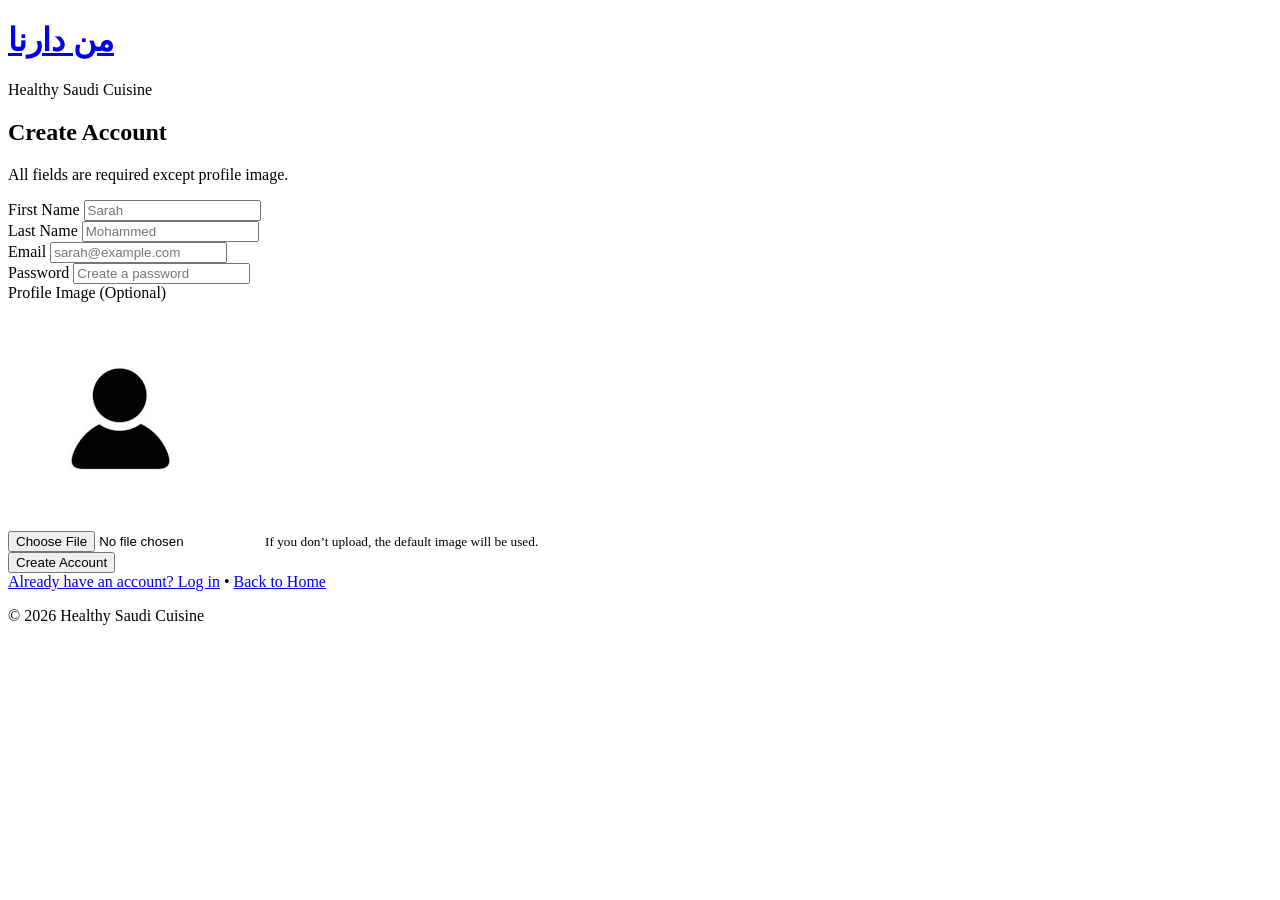
==== signup.html @ 56df044f "Add files via upload" ====
<!DOCTYPE html>
<html lang="en">
<head>
<meta charset="UTF-8">
<meta name="viewport" content="width=device-width, initial-scale=1.0">
<title>Sign Up</title>
<link rel="stylesheet" href="app.css">
</head>
<body>

<header class="hero-header">
  <h1 class="arabic-title"><a href="index.html">من دارنا</a></h1>
  <p class="english-title">Healthy Saudi Cuisine</p>
</header>

<section class="form-card">
  <h2>Create Account</h2>
  <p class="muted">All fields are required except profile image.</p>

  <form id="signupForm" action="user.html" method="get">

    <div class="grid-2">
      <div class="field">
        <label for="firstName">First Name</label>
        <input id="firstName" class="form-input" type="text" placeholder="Sarah" required>
      </div>

      <div class="field">
        <label for="lastName">Last Name</label>
        <input id="lastName" class="form-input" type="text" placeholder="Mohammed" required>
      </div>
    </div>

    <div class="field">
      <label for="email">Email</label>
      <input id="email" class="form-input" type="email" placeholder="sarah@example.com" required>
    </div>

    <div class="field">
      <label for="password">Password</label>
      <input id="password" class="form-input" type="password" placeholder="Create a password" required>
    </div>

    <div class="field">
      <label>Profile Image (Optional)</label>

      <div class="profile-upload">
        <img id="profilePreview" class="profile-preview" src="user.png" alt="Default profile">
        <div class="upload-side">
          <input id="profileImage" type="file" accept="image/*">
          <small class="muted">If you don’t upload, the default image will be used.</small>
        </div>
      </div>
    </div>

    <button class="primary-btn full" type="submit">Create Account</button>

    <div class="below-links">
      <a href="login.html">Already have an account? Log in</a>
      <span class="dot">•</span>
      <a href="index.html">Back to Home</a>
    </div>

  </form>
</section>

<footer>
  <p>&copy; 2026 Healthy Saudi Cuisine</p>
</footer>

<script>
  const form = document.getElementById('signupForm');
  const input = document.getElementById('profileImage');
  const preview = document.getElementById('profilePreview');

  input.addEventListener('change', () => {
    const file = input.files && input.files[0];
    if (!file) return;
    preview.src = URL.createObjectURL(file);
  });

  form.addEventListener('submit', async () => {
    const firstName = document.getElementById('firstName').value.trim();
    const lastName  = document.getElementById('lastName').value.trim();
    const email     = document.getElementById('email').value.trim();

    let imageDataUrl = "images/default-user.png";

    const file = input.files && input.files[0];
    if (file) {
      imageDataUrl = await new Promise((resolve) => {
        const reader = new FileReader();
        reader.onload = () => resolve(reader.result);
        reader.readAsDataURL(file);
      });
    }

    localStorage.setItem('user_firstName', firstName);
    localStorage.setItem('user_lastName', lastName);
    localStorage.setItem('user_email', email);
    localStorage.setItem('user_image', imageDataUrl);
  });
</script>

</body>
</html>
---- app.css ----
@import url('https://fonts.googleapis.com/css2?family=Inter:wght@400;

500;600&family=Playfair+Display:wght@500;600;700&display=swap');

* {
    margin: 0;
    padding: 0;
    box-sizing: border-box;
}

html {
    background-color: #fcfbf9;
    background-image: repeating-linear-gradient(
        135deg,
        rgba(0,0,0,0.025) 0,
        rgba(0,0,0,0.025) 1px,
        transparent 1px,
        transparent 40px
    );
    min-height: 100%;
}

body {
    font-family: 'Inter', system-ui, -apple-system, sans-serif;
    color: #1f2624;
    line-height: 1.6;
    background: transparent;
}

h1, h2, h3 {
    font-family: 'Playfair Display', serif;
    font-weight: 600;
    letter-spacing: 0.4px;
    color: #2f7d6d;
}

header, .main-header {
    background-color: #2f7d6d;
    color: #fff;
    padding: 40px 20px;
    text-align: center;
    box-shadow: 0 4px 12px rgba(0,0,0,0.1);
}

header h1 {
    color: #fff;
    font-size: 2.5rem;
    margin-bottom: 8px;
}

header nav {
    margin-top: 20px;
    display: flex;
    justify-content: center;
    gap: 25px;
}

header nav a {
    color: #fff;
    font-weight: 500;
    font-size: 1rem;
    padding: 5px 0;
    border-bottom: 2px solid transparent;
    transition: all 0.3s ease;
}

header nav a:hover {
    border-bottom-color: #fff;
    text-decoration: none;
    opacity: 0.9;
}

main, .container, .user-page {
    max-width: 1100px;
    margin: 40px auto;
    padding: 30px;
    background: #fff;
    border-radius: 12px;
    box-shadow: 0 4px 20px rgba(0,0,0,0.05);
}

section {
    margin-bottom: 30px;
    padding: 20px;
    border: 1px solid #f0f0f0;
    border-radius: 8px;
}

.table-container {
    overflow-x: auto;
}

table {
    width: 100%;
    border-collapse: collapse;
    margin-top: 20px;
}

table th {
    background-color: #2f7d6d;
    color: #fff;
    padding: 15px;
    font-family: 'Inter', sans-serif;
    font-weight: 500;
}

table td {
    padding: 15px;
    border-bottom: 1px solid #eee;
    text-align: center;
}

table tr:hover {
    background-color: #fcfbf9;
}

table img {
    border-radius: 8px;
    object-fit: cover;
}

button, .add-btn, .submit-btn, .secondary-btn {
    background-color: #2f7d6d;
    color: #fff;
    border: none;
    padding: 10px 20px;
    border-radius: 6px;
    cursor: pointer;
    font-family: 'Inter', sans-serif;
    font-weight: 600;
    transition: background-color 0.3s ease;
    text-decoration: none;
    display: inline-block;
}

button:hover, .submit-btn:hover {
    background-color: #256559;
}

.secondary-btn {
    background-color: #4a5553;
}

.secondary-btn:hover {
    background-color: #333;
}

a {
    color: #2f7d6d;
    text-decoration: none;
    transition: color 0.3s;
}

a:hover {
    color: #256559;
    text-decoration: underline;
}

ul, ol {
    margin-left: 25px;
    margin-top: 10px;
}

li {
    margin-bottom: 8px;
}

textarea, input[type="text"], input[type="url"], select {
    width: 100%;
    padding: 12px;
    margin-top: 8px;
    border: 1px solid #ddd;
    border-radius: 6px;
    font-family: 'Inter', sans-serif;
}

textarea:focus, input:focus {
    outline: none;
    border-color: #2f7d6d;
    box-shadow: 0 0 0 2px rgba(47, 125, 109, 0.1);
}

footer, .main-footer {
    background-color: #2f7d6d;
    color: #fff;
    padding: 50px 20px;
    text-align: center;
    margin-top: 60px;
}

footer p {
    margin-bottom: 10px;
    font-size: 0.95rem;
    opacity: 0.9;
}

a[href*="index"] {
    display: block;
    width: fit-content;
    margin: 20px auto;
    font-weight: bold;
    color: #d9534f; 
}

.main-header {
    background-color: #2f7d6d;
    background-image: linear-gradient(to right, #2f7d6d, #256559); 
    color: #fff;
    padding: 15px 5%;
    display: flex;
    justify-content: space-between;
    align-items: center; 
    box-shadow: 0 2px 15px rgba(0,0,0,0.15);
    position: sticky; 
    top: 0;
    z-index: 1000;
}

.logo-area {
    display: flex;
    align-items: center;
    gap: 15px;
}

.logo-area h1 {
    font-family: 'Playfair Display', serif;
    font-size: 1.8rem;
    color: #fff;
    margin: 0;
    letter-spacing: 1px;
    text-shadow: 1px 1px 2px rgba(0,0,0,0.1);
}

.tagline {
    font-size: 0.8rem;
    opacity: 0.8;
    font-style: italic;
    display: block; 
}

nav {
    display: flex;
    align-items: center;
    gap: 20px;
}

nav a {
    color: #fff;
    text-decoration: none;
    font-weight: 500;
    font-size: 0.95rem;
    padding: 8px 12px;
    border-radius: 5px;
    transition: all 0.3s ease;
}

nav a:hover {
    background: rgba(255, 255, 255, 0.1);
    text-decoration: none;
}

nav a[href*="add-recipe"] {
    background-color: #fcfbf9;
    color: #2f7d6d;
    padding: 10px 20px;
    box-shadow: 0 4px 6px rgba(0,0,0,0.1);
    font-weight: 600;
}

nav a[href*="add-recipe"]:hover {
    background-color: #e0e0e0;
    transform: translateY(-2px); 
}

nav a[href*="index"] {
    opacity: 0.8;
    font-size: 0.85rem;
}
/*============================================================================*/
    500;600&family=Playfair+Display:wght@500;600;700&display=swap');

    * {
        margin: 0;
        padding: 0;
        box-sizing: border-box;
    }

    html {
        background-color: #fcfbf9;
        background-image: repeating-linear-gradient(
            135deg,
            rgba(0,0,0,0.015) 0,
            rgba(0,0,0,0.015) 1px,
            transparent 1px,
            transparent 40px
        );
        min-height: 100%;
    }

    body {
        font-family: 'Inter', sans-serif;
        color: #1f2624;
        line-height: 1.6;
    }

    .main-header {
        background-color: #2f7d6d;
        background-image: linear-gradient(to right, #2f7d6d, #256559);
        color: #fff;
        padding: 12px 5%;
        display: flex;
        justify-content: space-between; 
        align-items: center;
        box-shadow: 0 4px 12px rgba(0,0,0,0.1);
        position: sticky;
        top: 0;
        z-index: 1000;
    }

    .logo-area h1 {
        font-family: 'Playfair Display', serif;
        font-size: 1.8rem;
        color: #fff;
        margin: 0;
    }

    .logo-area .tagline {
        font-size: 0.75rem;
        opacity: 0.9;
        font-style: italic;
        color: #e0e0e0;
        display: block;
        margin-top: -5px;
    }

    nav {
        display: flex;
        align-items: center;
        gap: 15px;
    }

    nav a {
        color: #fff;
        text-decoration: none;
        font-weight: 500;
        font-size: 0.9rem;
        padding: 8px 12px;
        border-radius: 6px;
        transition: 0.3s ease;
    }

    nav a:hover {
        background: rgba(255, 255, 255, 0.1);
    }

    nav a[href*="add-recipe"] {
        background-color: #fcfbf9 !important; 
        color: #2f7d6d !important;           
        font-weight: 700 !important;
        padding: 10px 18px !important;
        box-shadow: 0 4px 10px rgba(0,0,0,0.15);
    }

    nav a[href*="add-recipe"]:hover {
        background-color: #ffffff !important;
        transform: translateY(-2px);
        box-shadow: 0 6px 15px rgba(0,0,0,0.2);
    }

    .container, main {
        max-width: 1100px;
        margin: 40px auto;
        padding: 30px;
        background: #fff;
        border-radius: 15px;
        box-shadow: 0 10px 30px rgba(0,0,0,0.05);
    }

    h2 {
        font-family: 'Playfair Display', serif;
        color: #2f7d6d;
        margin-bottom: 20px;
        text-align: center;
    }

    table {
        width: 100%;
        border-collapse: collapse;
        margin-top: 20px;
    }

    table th {
        background-color: #f8faf9;
        color: #2f7d6d;
        padding: 15px;
        border-bottom: 2px solid #2f7d6d;
    }

    table td {
        padding: 15px;
        border-bottom: 1px solid #eee;
        text-align: center;
    }

    .submit-btn {
        background-color: #2f7d6d;
        color: white;
        padding: 12px 25px;
        border: none;
        border-radius: 6px;
        font-weight: 600;
        cursor: pointer;
        width: 100%;
    }

    .main-footer {
        background-color: #2f7d6d;
        color: white;
        text-align: center;
        padding: 40px 20px;
        margin-top: 60px;
    }

    @media (max-width: 768px) {
        .main-header { flex-direction: column; gap: 15px; }
        nav { flex-wrap: wrap; justify-content: center; }
    }

.sign-out {
    background-color: #e74c3c !important; 
    color: white !important;
    padding: 8px 15px !important;
    border-radius: 6px;
    font-size: 0.85rem;
}

.sign-out:hover {
    background-color: #c0392b !important;
    transform: scale(1.05);
}
.main-header {
    display: flex;
    align-items: center;
    justify-content: space-between;
}

.main-header img {
    width: 45px;        
    height: auto;
    margin-right: 12px; 
}

.main-header > div {
    display: flex;
    align-items: center;
}
.logo-area {
    display: flex;
    align-items: center;
    gap: 12px;
}

.logo-area img {
    width: 45px;   
    height: auto;
}


.page{
  max-width: 900px;
  margin: 30px auto;
  padding: 0 16px;
}

.recipe-card{
  background: #fff;
  border: 1px solid #e6e6e6;
  border-radius: 14px;
  padding: 22px;
  box-shadow: 0 10px 25px rgba(0,0,0,0.05);
}

.recipe-top{
  display: flex;
  align-items: flex-start;
  justify-content: space-between;
  gap: 16px;
  margin-bottom: 14px;
}

.recipe-title{
  margin: 0;
  font-size: 1.6rem;
}

.actions{
  display: flex;
  flex-direction: column; 
  gap: 8px;
  min-width: 170px;
}

.actions button{
  padding: 10px 12px;
  border-radius: 10px;
  border: 1px solid #ddd;
  background: #f7f7f7;
  cursor: pointer;
}

.recipe-photo{
  display: flex;
  justify-content: center;
  margin: 12px 0 18px;
}

.recipe-photo img{
  width: min(520px, 100%);
  height: auto;
  border-radius: 12px;
  border: 1px solid #eee;
  object-fit: cover;
}

.block{
  border: 1px solid #eee;
  border-radius: 12px;
  padding: 14px 14px;
  margin-top: 14px;
}

.block-title{
  margin: 0 0 10px;
  font-size: 1.05rem;
}

/* Creator row */
.creator{
  display: flex;
  align-items: center;
  gap: 12px;
}

.avatar{
  width: 60px;
  height: 60px;
  border-radius: 50%;
  object-fit: cover;
  border: 1px solid #e6e6e6;
}

.details p{
  margin: 6px 0;
}

/* Lists */
.list{
  margin: 0;
  padding-left: 20px;
}

.list li{
  margin: 6px 0;
}

.video-link{
  display: inline-block;
  padding: 10px 12px;
  border: 1px solid #ddd;
  border-radius: 10px;
  background: #fafafa;
}

.comment{
  border: 1px solid #eee;
  border-radius: 12px;
  padding: 12px;
  margin-top: 10px;
}

.comment p{
  margin: 0 0 6px;
}

.comment-form{
  margin-top: 14px;
  display: grid;
  gap: 10px;
}

.comment-form textarea{
  width: 100%;
  min-height: 90px;
  resize: vertical;
  border-radius: 12px;
  border: 1px solid #ddd;
  padding: 10px 12px;
  font-family: inherit;
}

.comment-form button{
  justify-self: end;
  padding: 10px 14px;
  border-radius: 10px;
  border: 1px solid #ddd;
  background: #f7f7f7;
  cursor: pointer;
}

@media (max-width: 700px){
  .recipe-top{
    flex-direction: column;
    align-items: stretch;
  }
  .actions{
    flex-direction: row;  
    flex-wrap: wrap;
    min-width: 0;
  }
  .comment-form button{
    justify-self: stretch;
  }
}

.actions {
  display: flex;
  gap: 10px;
  align-items: center;
}

.actions button {
  display: flex;
  align-items: center;
  gap: 6px;
  padding: 8px 14px;
  border-radius: 999px; 
  font-size: 0.85rem;
  font-weight: 500;
  border: none;
  cursor: pointer;
  transition: all 0.25s ease;
}

.actions button:nth-child(1) {
  background-color: #2f7d6d;
  color: white;
}

.actions button:nth-child(1):hover {
  background-color: #256559;
  transform: translateY(-2px);
}

.actions button:nth-child(2) {
  background-color: #3a8f8a;
  color: white;
}

.actions button:nth-child(2):hover {
  background-color: #327a75;
  transform: translateY(-2px);
}

/* Report */
.actions button:nth-child(3) {
  background-color: #e0e0e0;
  color: #333;
}

.actions button:nth-child(3):hover {
  background-color: #e74c3c;
  color: white;
}

.hero-header {
  position: relative;
  height: 220px;
  display: flex;
  justify-content: center;
  align-items: center;
  border: 2px solid #000;  
}

.logo {
  position: absolute;
  top: 20px;
  left: 20px;
  width: 70px;
  height: auto;
}

.header-center {
  text-align: center;
}

.arabic-title {
  font-size: 2rem;
  margin-bottom: 5px;
}

.english-title {
  font-size: 1rem;
}

.main-header{
  height: 72px;                 
  padding: 0 5%;                
  display:flex;
  align-items:center;
  justify-content:space-between;
}

.logo-area{
  display:flex;
  align-items:center;
  gap: 12px;
}

.logo-area img{
  width: 44px;                  
  height: 44px;
  object-fit: cover;
  border-radius: 6px;           
}

.logo-area h1{
  font-size: 22px;
  line-height: 1;
  margin: 0;
}

.logo-area .tagline{
  display:block;
  font-size: 12px;
  line-height: 1;
  margin-top: 4px;
}

.main-header nav{
  display:flex;
  align-items:center;
  gap: 14px;
}

.main-header nav a{
  display:inline-flex;
  align-items:center;
  height: 36px;                 
  padding: 0 12px;
  .card {
  background: #fff;
  border-radius: 16px;
  padding: 26px;
  box-shadow: 0 10px 25px rgba(0,0,0,.06);
  border: 1px solid #eee;
}border-radius: 8px;
  text-decoration:none;
  font-size: 14px;
}

.page, .container, main {
  max-width: 1100px;
  margin: 30px auto;
  padding: 0 20px;
}
.page h1:first-child,
.page h2:first-child {
  margin-top: 10px;
}
.main-header > div {
    display: flex;
    align-items: center;
}

 .logo-area {
    display: flex;
    align-items: center;
    gap: 12px;
}

.logo-area img {
    width: 45px;   
    height: auto;
}

.submit-btn:hover {
    background-color: #256559;
    transform: translateY(-1px);
}

.secondary-btn, button[type="button"] {
    background-color: #f0f4f3;
    color: #2f7d6d;
    border: 1px solid #2f7d6d;
    padding: 10px 18px;
    border-radius: 6px;
    font-weight: 500;
    cursor: pointer;
    margin-top: 10px;
}

.secondary-btn:hover {
    background-color: #2f7d6d;
    color: white;
}

hr {
    border: 0;
    border-top: 1px solid #eee;
    margin: 30px 0;
}
      .sign-out {
    background-color: #e74c3c !important; 
    color: white !important;
    padding: 8px 15px !important;
    border-radius: 6px;
    font-size: 0.85rem;
}

.sign-out:hover {
    background-color: #c0392b !important;
    transform: scale(1.05);
}
     .main-header img {
    width: 45px;        
    height: auto;
    margin-right: 12px; 
}

.main-header > div {
    display: flex;
    align-items: center;
}

 .logo-area {
    display: flex;
    align-items: center;
    gap: 12px;
}

.logo-area img {
    width: 45px;   
    height: auto;
}



/* ===== forms.css ===== */
.page{
  max-width: 1100px;
  margin: 0 auto;
  padding: 24px 16px 40px;
}

.muted{
  color: #66706c;
}

.dot{
  margin: 0 8px;
  color: #9aa4a0;
}

.hero-header{
  background: #2f7d6d;
  color: #fff;
  padding: 70px 20px;
  text-align: center;
}

.arabic-title{
  margin: 0 0 10px 0;
  font-size: 54px;
  font-weight: 700;
  line-height: 1.1;
}

.english-title{
  margin: 0;
  font-size: 22px;
  font-weight: 500;
  letter-spacing: 0.4px;
  opacity: 0.95;
}

.hero-header a{
  color: inherit;
  text-decoration: none;
}

.hero-header a:hover{
  text-decoration: underline;
}

.form-card{
  background: #ffffff;
  border: 1px solid #ece7df;
  border-radius: 18px;
  padding: 18px;
  width: 85%;
  margin: 20px auto;
  box-shadow: 0 2px 6px rgba(0,0,0,0.06);
}

.primary-btn,
.secondary-btn{
  display: inline-block;
  text-decoration: none;
  border: none;
  border-radius: 12px;
  padding: 10px 16px;
  font-weight: 600;
  cursor: pointer;
  text-align: center;
}

.primary-btn{
  background: #2f7d6d;
  color: #fff;
}

.primary-btn:hover{
  background: #256559;
}

.secondary-btn{
  background: #ffffff;
  color: #1f2624;
  border: 1px solid #ece7df;
}

.secondary-btn:hover{
  background: #faf9f7;
}

.full{
  width: 100%;
  margin-top: 10px;
}

.field{
  margin-top: 14px;
}

label{
  display: block;
  font-weight: 600;
  margin-bottom: 6px;
  color: #1f2624;
}

.form-input{
  width: 100%;
  padding: 10px 12px;
  border: 1px solid #ece7df;
  border-radius: 12px;
  outline: none;
  background: #ffffff;
}

.form-input:focus{
  border-color: #2f7d6d;
  box-shadow: 0 0 0 3px rgba(47,125,109,0.12);
}

.btn-row{
  margin-top: 16px;
  display: flex;
  gap: 10px;
  flex-wrap: wrap;
}

.below-links{
  margin-top: 14px;
  text-align: center;
}

.grid-2{
  display: grid;
  grid-template-columns: repeat(2, minmax(0, 1fr));
  gap: 10px;
}

.profile-upload{
  display: flex;
  gap: 12px;
  align-items: center;
  flex-wrap: wrap;
}

.profile-preview{
  width: 96px;
  height: 96px;
  object-fit: cover;
  border-radius: 16px;
  border: 1px solid #ece7df;
  background: #fff;
  padding: 6px;
}

.upload-side input[type="file"]{
  display: block;
}

@media (max-width: 768px){
  .form-card{ width: 95%; }
  .grid-2{ grid-template-columns: 1fr; }
  .hero-header{ padding: 55px 16px; }
  .arabic-title{ font-size: 42px; }
  .english-title{ font-size: 18px; }
}


/* ===== tables.css ===== */
/* ---------- Layout ---------- */
.table-container{
overflow-x: auto;
}

.welcome-wrap,
.section-box,
.bottom-signout{
max-width: 1100px;
margin: 16px auto !important;
}

/* Welcome + Sign out */
.welcome-wrap{
display: flex;
justify-content: space-between;
align-items: center;
}

/* Sign out button */
.signout-link{
padding: 10px 16px;
border-radius: 12px;
border: 1px solid #ece7df;
background: #ffffff;
font-weight: 600;
text-decoration: none;
color: #1f2624;
}

.signout-link:hover{
background: #faf9f7;
}

/* ---------- User Information ---------- */
.info-row{
display: flex;
justify-content: space-between;
align-items: center;
gap: 20px;
}

/* Profile photo */
.profile-photo{
width: 96px;
height: 96px;
object-fit: cover;
border-radius: 16px;
border: 1px solid #ece7df;
background: #fff;
padding: 6px;
}

/* ---------- Section Boxes ---------- */
.section-box{
background: #ffffff;
border: 1px solid #ece7df;
border-radius: 18px;
padding: 16px 18px;
}

/* ---------- Tables ---------- */
table.recipes-table{
width: 100%;
border-collapse: collapse;
background: #ffffff;
border: 1px solid #ece7df;
border-radius: 14px;
overflow: hidden;
}

table.recipes-table thead th{
background: #fbfaf8;
color: #1f2624;
font-weight: 600;
text-align: center;
}

table.recipes-table th,
table.recipes-table td{
padding: 10px;
text-align: center;
vertical-align: middle;
border-bottom: 1px solid #f0ebe3;
}

table.recipes-table tr:last-child td{
border-bottom: none;
}

/* ---------- Recipe Images ---------- */
.recipe-img{
width: 72px;
height: 52px;
object-fit: cover;
border-radius: 10px;
border: 1px solid #ece7df;
display: block;
margin: 0 auto;
}

.creator-cell{
display: flex;
align-items: center;
justify-content: center;
gap: 10px;
}

.creator-img{
width: 32px;
height: 32px;
object-fit: cover;
border-radius: 50%;
border: 1px solid #ece7df;
}

/* ---------- Remove link ---------- */
.remove-link{
color: #b00020;
text-decoration: underline;
font-weight: 600;
}


/* ===== unified overrides ===== */
.hero-header {
  position: relative;
  min-height: 220px;
  display: flex;
  justify-content: center;
  align-items: center;
  border: none;
}
.logo {
  position: absolute;
  top: 20px;
  left: 20px;
  width: 70px;
  height: auto;
}
.header-center { text-align: center; }
.page-title { margin-bottom: 16px; color: #2f7d6d; }
.actions-right { text-align: right; margin-bottom: 15px; }
.info-card {
  background: #f8faf9;
  padding: 15px;
  border-radius: 8px;
  border-left: 4px solid #2f7d6d;
}
.link-strong { font-weight: 600; }
.link-blue { color: #00f !important; text-decoration: underline; }
.text-center { text-align: center; }
.text-danger { color: red !important; }
.recipe-current-photo {
  width: 150px;
  border-radius: 10px;
}
.dark-add-btn {
  background: #2c3e50 !important;
  color: #fff !important;
}
.full-width-btn {
  width: 100% !important;
  padding: 15px !important;
  font-size: 18px !important;
}
.mt-10 { margin-top: 10px; }
.ingredient-row, .step-row {
  display: grid;
  grid-template-columns: repeat(2, minmax(0, 1fr));
  gap: 12px;
  margin-top: 10px;
}
.step-row { grid-template-columns: 120px 1fr; align-items: center; }
.current-media { margin-top: 10px; }
.filter-row {
  display: flex;
  gap: 10px;
  margin: 12px 0 16px;
  flex-wrap: wrap;
}
.filter-row select { min-width: 220px; }
nav a.add-recipe-btn {
  background-color: #fcfbf9 !important;
  color: #2f7d6d !important;
  font-weight: 700 !important;
}
.sign-out {
  background-color: #e74c3c !important;
  color: white !important;
  padding: 8px 15px !important;
  border-radius: 6px;
  font-size: 0.85rem;
}
.sign-out:hover {
  background-color: #c0392b !important;
  transform: scale(1.05);
}
@media (max-width: 768px) {
  .ingredient-row, .step-row { grid-template-columns: 1fr; }
}
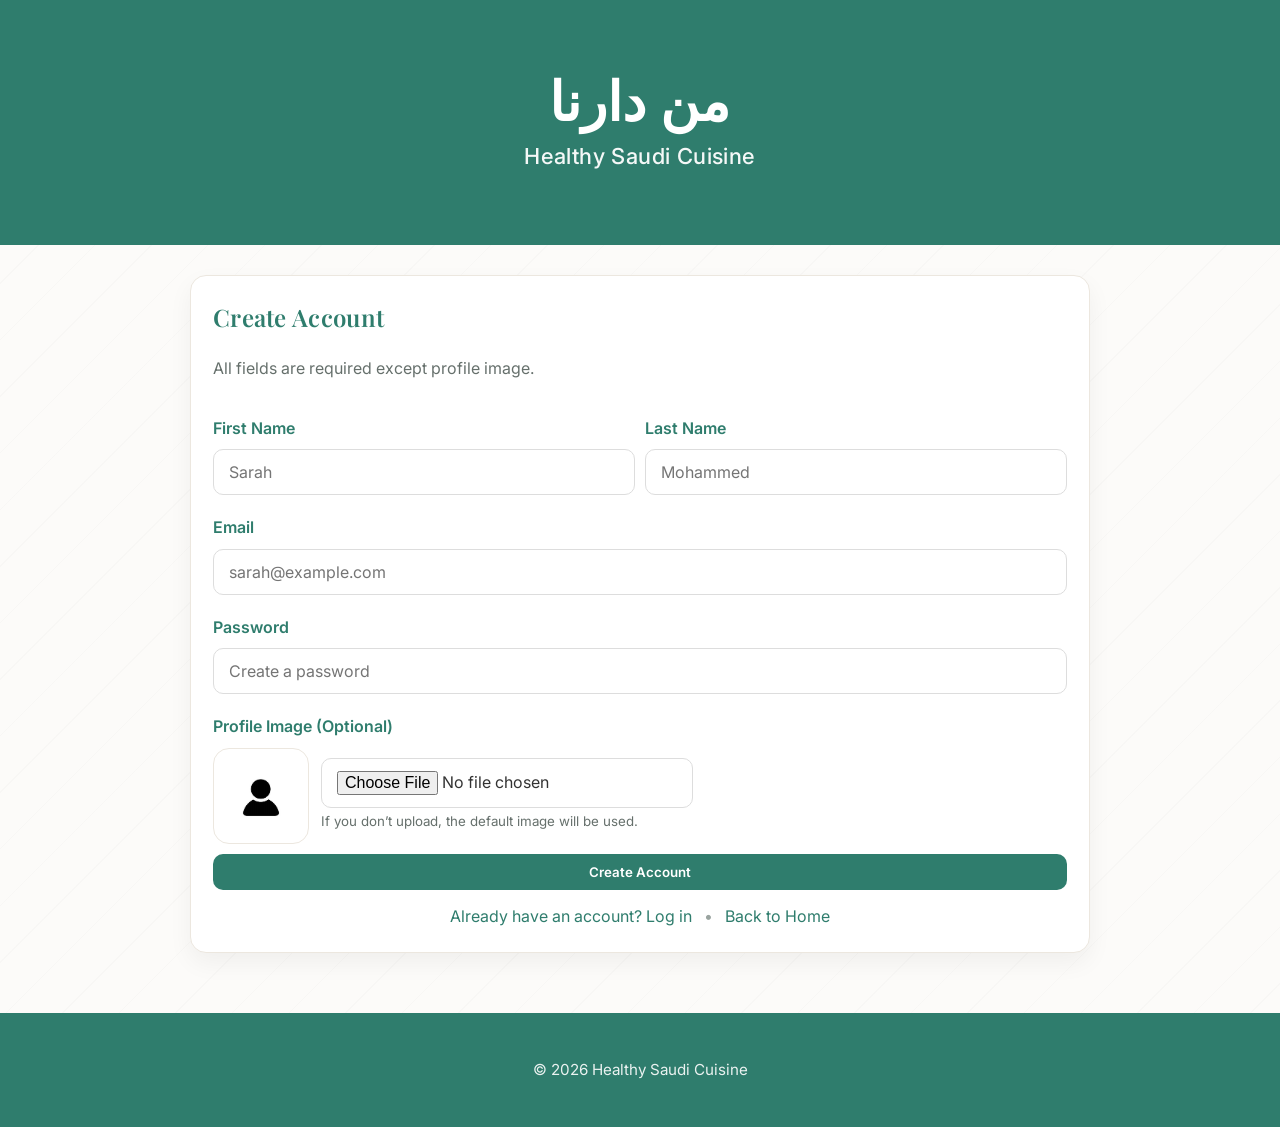
==== commit 08942e49: "Update profile image source path in signup.html" ====
--- a/signup.html
+++ b/signup.html
@@ -45,7 +45,7 @@
       <label>Profile Image (Optional)</label>
 
       <div class="profile-upload">
-        <img id="profilePreview" class="profile-preview" src="user.png" alt="Default profile">
+        <img id="profilePreview" class="profile-preview" src="photo/user.png" alt="Default profile">
         <div class="upload-side">
           <input id="profileImage" type="file" accept="image/*">
           <small class="muted">If you don’t upload, the default image will be used.</small>
--- a/app.css
+++ b/app.css
@@ -1,486 +1,608 @@
-@import url('https://fonts.googleapis.com/css2?family=Inter:wght@400;
-
-500;600&family=Playfair+Display:wght@500;600;700&display=swap');
-
+@import url('https://fonts.googleapis.com/css2?family=Inter:wght@400;500;600&family=Playfair+Display:wght@500;600;700&display=swap');
+
+/* =========================
+   Base / Reset
+========================= */
 * {
-    margin: 0;
-    padding: 0;
-    box-sizing: border-box;
+  margin: 0;
+  padding: 0;
+  box-sizing: border-box;
 }
 
 html {
-    background-color: #fcfbf9;
-    background-image: repeating-linear-gradient(
-        135deg,
-        rgba(0,0,0,0.025) 0,
-        rgba(0,0,0,0.025) 1px,
-        transparent 1px,
-        transparent 40px
-    );
-    min-height: 100%;
+  background-color: #fcfbf9;
+  background-image: repeating-linear-gradient(
+    135deg,
+    rgba(0,0,0,0.015) 0,
+    rgba(0,0,0,0.015) 1px,
+    transparent 1px,
+    transparent 40px
+  );
+  min-height: 100%;
 }
 
 body {
-    font-family: 'Inter', system-ui, -apple-system, sans-serif;
-    color: #1f2624;
-    line-height: 1.6;
-    background: transparent;
+  font-family: 'Inter', system-ui, -apple-system, sans-serif;
+  color: #1f2624;
+  line-height: 1.6;
+  background: transparent;
+  margin: 0;
+}
+
+img {
+  max-width: 100%;
+  display: block;
+}
+
+a {
+  color: #2f7d6d;
+  text-decoration: none;
+  transition: 0.3s ease;
+}
+
+a:hover {
+  color: #256559;
+  text-decoration: underline;
 }
 
 h1, h2, h3 {
-    font-family: 'Playfair Display', serif;
-    font-weight: 600;
-    letter-spacing: 0.4px;
-    color: #2f7d6d;
-}
-
-header, .main-header {
-    background-color: #2f7d6d;
-    color: #fff;
-    padding: 40px 20px;
-    text-align: center;
-    box-shadow: 0 4px 12px rgba(0,0,0,0.1);
-}
-
-header h1 {
-    color: #fff;
-    font-size: 2.5rem;
-    margin-bottom: 8px;
-}
-
-header nav {
-    margin-top: 20px;
-    display: flex;
-    justify-content: center;
-    gap: 25px;
-}
-
-header nav a {
-    color: #fff;
-    font-weight: 500;
-    font-size: 1rem;
-    padding: 5px 0;
-    border-bottom: 2px solid transparent;
-    transition: all 0.3s ease;
-}
-
-header nav a:hover {
-    border-bottom-color: #fff;
-    text-decoration: none;
-    opacity: 0.9;
-}
-
-main, .container, .user-page {
-    max-width: 1100px;
-    margin: 40px auto;
-    padding: 30px;
-    background: #fff;
-    border-radius: 12px;
-    box-shadow: 0 4px 20px rgba(0,0,0,0.05);
-}
-
-section {
-    margin-bottom: 30px;
-    padding: 20px;
-    border: 1px solid #f0f0f0;
-    border-radius: 8px;
+  font-family: 'Playfair Display', serif;
+  font-weight: 600;
+  letter-spacing: 0.3px;
+}
+
+h2, h3 {
+  color: #2f7d6d;
+  margin-bottom: 20px;
+}
+
+ul, ol {
+  margin-left: 22px;
+  margin-top: 10px;
+}
+
+li {
+  margin-bottom: 8px;
+}
+
+/* =========================
+   Generic Containers
+========================= */
+.page,
+.container,
+main,
+.user-page,
+section.form-card,
+.section-box,
+.welcome-wrap,
+.bottom-signout {
+  max-width: 1100px;
+  margin: 30px auto;
+}
+
+.page,
+.container,
+main,
+.user-page {
+  padding: 30px 20px;
+}
+
+.section-box,
+.form-card,
+.recipe-card,
+.card,
+section:not(.form-card):not(.hero-header):not(.welcome-wrap):not(.bottom-signout):not(.main-footer) {
+  background: #fff;
+  border-radius: 16px;
+  border: 1px solid #ece7df;
+  box-shadow: 0 10px 25px rgba(0,0,0,0.05);
+}
+
+.section-box,
+.form-card,
+.recipe-card,
+.card {
+  padding: 22px;
 }
 
 .table-container {
-    overflow-x: auto;
-}
-
-table {
-    width: 100%;
-    border-collapse: collapse;
-    margin-top: 20px;
-}
-
-table th {
-    background-color: #2f7d6d;
-    color: #fff;
-    padding: 15px;
-    font-family: 'Inter', sans-serif;
-    font-weight: 500;
-}
-
-table td {
-    padding: 15px;
-    border-bottom: 1px solid #eee;
-    text-align: center;
-}
-
-table tr:hover {
-    background-color: #fcfbf9;
+  overflow-x: auto;
+}
+
+/* =========================
+   Landing Header
+========================= */
+.hero-header {
+  background: #2f7d6d;
+  color: #fff;
+  padding: 70px 20px;
+  text-align: center;
+  position: relative;
+}
+
+.hero-header a {
+  color: inherit;
+  text-decoration: none;
+}
+
+.hero-header a:hover {
+  text-decoration: underline;
+}
+
+.logo {
+  width: 70px;
+  height: auto;
+  margin: 0 auto 14px;
+}
+
+.header-center {
+  text-align: center;
+}
+
+.arabic-title {
+  margin: 0 0 10px 0;
+  font-size: 54px;
+  font-weight: 700;
+  line-height: 1.1;
+  color: #fff;
+}
+
+.english-title {
+  margin: 0;
+  font-size: 22px;
+  font-weight: 500;
+  letter-spacing: 0.4px;
+  opacity: 0.95;
+  color: #fff;
+}
+
+.muted {
+  color: #66706c;
+}
+
+.dot {
+  margin: 0 8px;
+  color: #9aa4a0;
+}
+
+/* =========================
+   Main Header / Navbar
+========================= */
+.main-header {
+  background-color: #2f7d6d;
+  background-image: linear-gradient(to right, #2f7d6d, #256559);
+  color: #fff;
+  padding: 12px 5%;
+  display: flex;
+  justify-content: space-between;
+  align-items: center;
+  box-shadow: 0 4px 12px rgba(0,0,0,0.1);
+  position: sticky;
+  top: 0;
+  z-index: 1000;
+  min-height: 72px;
+}
+
+.logo-area {
+  display: flex;
+  align-items: center;
+  gap: 12px;
+}
+
+.logo-area img {
+  width: 45px;
+  height: 45px;
+  object-fit: cover;
+  border-radius: 6px;
+}
+
+.logo-area h1 {
+  font-size: 1.8rem;
+  color: #fff;
+  margin: 0;
+  letter-spacing: 0.5px;
+  line-height: 1;
+}
+
+.logo-area .tagline,
+.tagline {
+  font-size: 0.75rem;
+  opacity: 0.9;
+  font-style: italic;
+  color: #e0e0e0;
+  display: block;
+  margin-top: 4px;
+  line-height: 1.2;
+}
+
+nav {
+  display: flex;
+  align-items: center;
+  gap: 14px;
+}
+
+nav a {
+  color: #fff;
+  text-decoration: none;
+  font-weight: 500;
+  font-size: 0.9rem;
+  padding: 8px 12px;
+  border-radius: 6px;
+  transition: all 0.3s ease;
+}
+
+nav a:hover {
+  background: rgba(255, 255, 255, 0.1);
+  text-decoration: none;
+}
+
+nav a[href*="add-recipe"],
+.add-recipe-btn {
+  background-color: #fcfbf9 !important;
+  color: #2f7d6d !important;
+  font-weight: 700 !important;
+  box-shadow: 0 4px 8px rgba(0,0,0,0.1);
+}
+
+nav a[href*="add-recipe"]:hover,
+.add-recipe-btn:hover {
+  background-color: #ffffff !important;
+  transform: translateY(-2px);
+}
+
+.sign-out {
+  background-color: #e74c3c !important;
+  color: white !important;
+  padding: 8px 15px !important;
+  border-radius: 6px;
+  font-size: 0.85rem;
+}
+
+.sign-out:hover {
+  background-color: #c0392b !important;
+  transform: scale(1.05);
+  text-decoration: none;
+}
+
+/* =========================
+   Buttons
+========================= */
+button,
+.primary-btn,
+.secondary-btn,
+.submit-btn,
+.add-btn,
+.apply-btn,
+.video-link,
+.signout-link {
+  display: inline-block;
+  text-decoration: none;
+  border: none;
+  border-radius: 10px;
+  padding: 10px 16px;
+  font-weight: 600;
+  cursor: pointer;
+  text-align: center;
+  transition: 0.25s ease;
+  font-family: inherit;
+}
+
+.primary-btn,
+.submit-btn,
+.add-btn,
+.apply-btn {
+  background: #2f7d6d;
+  color: #fff;
+}
+
+.primary-btn:hover,
+.submit-btn:hover,
+.add-btn:hover,
+.apply-btn:hover {
+  background: #256559;
+  color: #fff;
+  text-decoration: none;
+}
+
+.secondary-btn {
+  background: #f0f4f3;
+  color: #2f7d6d;
+  border: 1px solid #2f7d6d;
+}
+
+.secondary-btn:hover {
+  background: #2f7d6d;
+  color: #fff;
+  text-decoration: none;
+}
+
+.full {
+  width: 100%;
+  margin-top: 10px;
+}
+
+.btn-row {
+  margin-top: 16px;
+  display: flex;
+  gap: 10px;
+  flex-wrap: wrap;
+}
+
+.below-links {
+  margin-top: 14px;
+  text-align: center;
+}
+
+.signout-link {
+  padding: 10px 16px;
+  border-radius: 12px;
+  border: 1px solid #ece7df;
+  background: #ffffff;
+  font-weight: 600;
+  text-decoration: none;
+  color: #1f2624;
+}
+
+.signout-link:hover {
+  background: #faf9f7;
+  color: #1f2624;
+  text-decoration: none;
+}
+
+/* =========================
+   Forms
+========================= */
+.form-card {
+  width: min(85%, 900px);
+  margin: 20px auto;
+}
+
+.field {
+  margin-top: 14px;
+}
+
+.grid-2 {
+  display: grid;
+  grid-template-columns: repeat(2, minmax(0, 1fr));
+  gap: 10px;
+}
+
+label {
+  display: block;
+  margin-top: 20px;
+  margin-bottom: 8px;
+  font-weight: 600;
+  color: #2f7d6d;
+}
+
+input[type="text"],
+input[type="url"],
+input[type="email"],
+input[type="password"],
+input[type="file"],
+select,
+textarea,
+.form-input {
+  width: 100%;
+  padding: 12px 15px;
+  border: 1px solid #ddd;
+  border-radius: 10px;
+  font-family: 'Inter', sans-serif;
+  font-size: 1rem;
+  color: #333;
+  transition: all 0.3s ease;
+  background-color: #fff;
+}
+
+input:focus,
+select:focus,
+textarea:focus,
+.form-input:focus {
+  outline: none;
+  border-color: #2f7d6d;
+  box-shadow: 0 0 0 3px rgba(47, 125, 109, 0.1);
+}
+
+textarea {
+  min-height: 120px;
+  resize: vertical;
+}
+
+.profile-upload {
+  display: flex;
+  gap: 12px;
+  align-items: center;
+  flex-wrap: wrap;
+}
+
+.profile-preview {
+  width: 96px;
+  height: 96px;
+  object-fit: cover;
+  border-radius: 16px;
+  border: 1px solid #ece7df;
+  background: #fff;
+  padding: 6px;
+}
+
+.upload-side input[type="file"] {
+  display: block;
+}
+
+hr {
+  border: 0;
+  border-top: 1px solid #eee;
+  margin: 30px 0;
+}
+
+.current-media img {
+  width: 150px;
+  border-radius: 10px;
+}
+
+.ingredient-row,
+.step-row {
+  display: grid;
+  grid-template-columns: 1fr 1fr;
+  gap: 12px;
+  margin-top: 10px;
+}
+
+.step-row label {
+  grid-column: 1 / -1;
+  margin-top: 0;
+}
+
+/* =========================
+   Tables
+========================= */
+table,
+.recipes-table {
+  width: 100%;
+  border-collapse: collapse;
+  margin: 20px 0;
+  background-color: #fff;
+  border-radius: 12px;
+  overflow: hidden;
+}
+
+table th,
+.recipes-table thead th {
+  background-color: #f8faf9;
+  color: #2f7d6d;
+  padding: 15px;
+  border-bottom: 2px solid #2f7d6d;
+  text-align: center;
+  font-weight: 600;
+}
+
+table td,
+.recipes-table td {
+  padding: 15px;
+  border-bottom: 1px solid #eee;
+  text-align: center;
+  vertical-align: middle;
+  color: #444;
+}
+
+table tr:hover,
+.recipes-table tr:hover {
+  background-color: #fcfbf9;
 }
 
 table img {
-    border-radius: 8px;
-    object-fit: cover;
-}
-
-button, .add-btn, .submit-btn, .secondary-btn {
-    background-color: #2f7d6d;
-    color: #fff;
-    border: none;
-    padding: 10px 20px;
-    border-radius: 6px;
-    cursor: pointer;
-    font-family: 'Inter', sans-serif;
-    font-weight: 600;
-    transition: background-color 0.3s ease;
-    text-decoration: none;
-    display: inline-block;
-}
-
-button:hover, .submit-btn:hover {
-    background-color: #256559;
-}
-
-.secondary-btn {
-    background-color: #4a5553;
-}
-
-.secondary-btn:hover {
-    background-color: #333;
-}
-
-a {
-    color: #2f7d6d;
-    text-decoration: none;
-    transition: color 0.3s;
-}
-
-a:hover {
-    color: #256559;
-    text-decoration: underline;
-}
-
-ul, ol {
-    margin-left: 25px;
-    margin-top: 10px;
-}
-
-li {
-    margin-bottom: 8px;
-}
-
-textarea, input[type="text"], input[type="url"], select {
-    width: 100%;
-    padding: 12px;
-    margin-top: 8px;
-    border: 1px solid #ddd;
-    border-radius: 6px;
-    font-family: 'Inter', sans-serif;
-}
-
-textarea:focus, input:focus {
-    outline: none;
-    border-color: #2f7d6d;
-    box-shadow: 0 0 0 2px rgba(47, 125, 109, 0.1);
-}
-
-footer, .main-footer {
-    background-color: #2f7d6d;
-    color: #fff;
-    padding: 50px 20px;
-    text-align: center;
-    margin-top: 60px;
-}
-
-footer p {
-    margin-bottom: 10px;
-    font-size: 0.95rem;
-    opacity: 0.9;
-}
-
-a[href*="index"] {
-    display: block;
-    width: fit-content;
-    margin: 20px auto;
-    font-weight: bold;
-    color: #d9534f; 
-}
-
-.main-header {
-    background-color: #2f7d6d;
-    background-image: linear-gradient(to right, #2f7d6d, #256559); 
-    color: #fff;
-    padding: 15px 5%;
-    display: flex;
-    justify-content: space-between;
-    align-items: center; 
-    box-shadow: 0 2px 15px rgba(0,0,0,0.15);
-    position: sticky; 
-    top: 0;
-    z-index: 1000;
-}
-
-.logo-area {
-    display: flex;
-    align-items: center;
-    gap: 15px;
-}
-
-.logo-area h1 {
-    font-family: 'Playfair Display', serif;
-    font-size: 1.8rem;
-    color: #fff;
-    margin: 0;
-    letter-spacing: 1px;
-    text-shadow: 1px 1px 2px rgba(0,0,0,0.1);
-}
-
-.tagline {
-    font-size: 0.8rem;
-    opacity: 0.8;
-    font-style: italic;
-    display: block; 
-}
-
-nav {
-    display: flex;
-    align-items: center;
-    gap: 20px;
-}
-
-nav a {
-    color: #fff;
-    text-decoration: none;
-    font-weight: 500;
-    font-size: 0.95rem;
-    padding: 8px 12px;
-    border-radius: 5px;
-    transition: all 0.3s ease;
-}
-
-nav a:hover {
-    background: rgba(255, 255, 255, 0.1);
-    text-decoration: none;
-}
-
-nav a[href*="add-recipe"] {
-    background-color: #fcfbf9;
-    color: #2f7d6d;
-    padding: 10px 20px;
-    box-shadow: 0 4px 6px rgba(0,0,0,0.1);
-    font-weight: 600;
-}
-
-nav a[href*="add-recipe"]:hover {
-    background-color: #e0e0e0;
-    transform: translateY(-2px); 
-}
-
-nav a[href*="index"] {
-    opacity: 0.8;
-    font-size: 0.85rem;
-}
-/*============================================================================*/
-    500;600&family=Playfair+Display:wght@500;600;700&display=swap');
-
-    * {
-        margin: 0;
-        padding: 0;
-        box-sizing: border-box;
-    }
-
-    html {
-        background-color: #fcfbf9;
-        background-image: repeating-linear-gradient(
-            135deg,
-            rgba(0,0,0,0.015) 0,
-            rgba(0,0,0,0.015) 1px,
-            transparent 1px,
-            transparent 40px
-        );
-        min-height: 100%;
-    }
-
-    body {
-        font-family: 'Inter', sans-serif;
-        color: #1f2624;
-        line-height: 1.6;
-    }
-
-    .main-header {
-        background-color: #2f7d6d;
-        background-image: linear-gradient(to right, #2f7d6d, #256559);
-        color: #fff;
-        padding: 12px 5%;
-        display: flex;
-        justify-content: space-between; 
-        align-items: center;
-        box-shadow: 0 4px 12px rgba(0,0,0,0.1);
-        position: sticky;
-        top: 0;
-        z-index: 1000;
-    }
-
-    .logo-area h1 {
-        font-family: 'Playfair Display', serif;
-        font-size: 1.8rem;
-        color: #fff;
-        margin: 0;
-    }
-
-    .logo-area .tagline {
-        font-size: 0.75rem;
-        opacity: 0.9;
-        font-style: italic;
-        color: #e0e0e0;
-        display: block;
-        margin-top: -5px;
-    }
-
-    nav {
-        display: flex;
-        align-items: center;
-        gap: 15px;
-    }
-
-    nav a {
-        color: #fff;
-        text-decoration: none;
-        font-weight: 500;
-        font-size: 0.9rem;
-        padding: 8px 12px;
-        border-radius: 6px;
-        transition: 0.3s ease;
-    }
-
-    nav a:hover {
-        background: rgba(255, 255, 255, 0.1);
-    }
-
-    nav a[href*="add-recipe"] {
-        background-color: #fcfbf9 !important; 
-        color: #2f7d6d !important;           
-        font-weight: 700 !important;
-        padding: 10px 18px !important;
-        box-shadow: 0 4px 10px rgba(0,0,0,0.15);
-    }
-
-    nav a[href*="add-recipe"]:hover {
-        background-color: #ffffff !important;
-        transform: translateY(-2px);
-        box-shadow: 0 6px 15px rgba(0,0,0,0.2);
-    }
-
-    .container, main {
-        max-width: 1100px;
-        margin: 40px auto;
-        padding: 30px;
-        background: #fff;
-        border-radius: 15px;
-        box-shadow: 0 10px 30px rgba(0,0,0,0.05);
-    }
-
-    h2 {
-        font-family: 'Playfair Display', serif;
-        color: #2f7d6d;
-        margin-bottom: 20px;
-        text-align: center;
-    }
-
-    table {
-        width: 100%;
-        border-collapse: collapse;
-        margin-top: 20px;
-    }
-
-    table th {
-        background-color: #f8faf9;
-        color: #2f7d6d;
-        padding: 15px;
-        border-bottom: 2px solid #2f7d6d;
-    }
-
-    table td {
-        padding: 15px;
-        border-bottom: 1px solid #eee;
-        text-align: center;
-    }
-
-    .submit-btn {
-        background-color: #2f7d6d;
-        color: white;
-        padding: 12px 25px;
-        border: none;
-        border-radius: 6px;
-        font-weight: 600;
-        cursor: pointer;
-        width: 100%;
-    }
-
-    .main-footer {
-        background-color: #2f7d6d;
-        color: white;
-        text-align: center;
-        padding: 40px 20px;
-        margin-top: 60px;
-    }
-
-    @media (max-width: 768px) {
-        .main-header { flex-direction: column; gap: 15px; }
-        nav { flex-wrap: wrap; justify-content: center; }
-    }
-
-.sign-out {
-    background-color: #e74c3c !important; 
-    color: white !important;
-    padding: 8px 15px !important;
-    border-radius: 6px;
-    font-size: 0.85rem;
-}
-
-.sign-out:hover {
-    background-color: #c0392b !important;
-    transform: scale(1.05);
-}
-.main-header {
-    display: flex;
-    align-items: center;
-    justify-content: space-between;
-}
-
-.main-header img {
-    width: 45px;        
-    height: auto;
-    margin-right: 12px; 
-}
-
-.main-header > div {
-    display: flex;
-    align-items: center;
-}
-.logo-area {
-    display: flex;
-    align-items: center;
-    gap: 12px;
-}
-
-.logo-area img {
-    width: 45px;   
-    height: auto;
-}
-
-
-.page{
-  max-width: 900px;
-  margin: 30px auto;
-  padding: 0 16px;
-}
-
-.recipe-card{
+  border-radius: 8px;
+  object-fit: cover;
+  box-shadow: 0 2px 5px rgba(0,0,0,0.1);
+  width: 80px;
+  height: 80px;
+}
+
+.recipe-img {
+  width: 72px;
+  height: 52px;
+  object-fit: cover;
+  border-radius: 10px;
+  border: 1px solid #ece7df;
+  display: block;
+  margin: 0 auto;
+}
+
+.creator-cell {
+  display: flex;
+  align-items: center;
+  justify-content: center;
+  gap: 10px;
+}
+
+.creator-img {
+  width: 32px;
+  height: 32px;
+  object-fit: cover;
+  border-radius: 50%;
+  border: 1px solid #ece7df;
+}
+
+.remove-link {
+  color: #b00020;
+  text-decoration: underline;
+  font-weight: 600;
+}
+
+/* =========================
+   User Page
+========================= */
+.welcome-wrap,
+.bottom-signout {
+  max-width: 1100px;
+  margin: 16px auto;
+  padding: 0 20px;
+}
+
+.info-row {
+  display: flex;
+  justify-content: space-between;
+  align-items: center;
+  gap: 20px;
+}
+
+.profile-photo {
+  width: 96px;
+  height: 96px;
+  object-fit: cover;
+  border-radius: 16px;
+  border: 1px solid #ece7df;
+  background: #fff;
+  padding: 6px;
+}
+
+.filter-row {
+  display: flex;
+  gap: 12px;
+  align-items: end;
+  flex-wrap: wrap;
+  margin-bottom: 18px;
+}
+
+/* =========================
+   Admin Page
+========================= */
+.admin-actions-form {
+  display: flex;
+  flex-direction: column;
+  gap: 8px;
+}
+
+.radio-group {
+  display: flex;
+  flex-direction: column;
+  gap: 5px;
+}
+
+.radio-option {
+  display: flex;
+  align-items: center;
+  gap: 8px;
+  font-size: 0.9rem;
+  cursor: pointer;
+}
+
+input[type="radio"] {
+  accent-color: #2f7d6d;
+  cursor: pointer;
+  width: auto;
+}
+
+/* =========================
+   Recipe View Pages
+========================= */
+.recipe-card {
   background: #fff;
   border: 1px solid #e6e6e6;
-  border-radius: 14px;
-  padding: 22px;
   box-shadow: 0 10px 25px rgba(0,0,0,0.05);
 }
 
-.recipe-top{
+.recipe-top {
   display: flex;
   align-items: flex-start;
   justify-content: space-between;
@@ -488,33 +610,73 @@
   margin-bottom: 14px;
 }
 
-.recipe-title{
+.recipe-title {
   margin: 0;
   font-size: 1.6rem;
-}
-
-.actions{
-  display: flex;
-  flex-direction: column; 
-  gap: 8px;
-  min-width: 170px;
-}
-
-.actions button{
-  padding: 10px 12px;
-  border-radius: 10px;
-  border: 1px solid #ddd;
-  background: #f7f7f7;
+  color: #2f7d6d;
+}
+
+.page-title {
+  margin-bottom: 16px;
+  color: #2f7d6d;
+}
+
+.actions {
+  display: flex;
+  gap: 10px;
+  align-items: center;
+  flex-wrap: wrap;
+}
+
+.actions button {
+  display: flex;
+  align-items: center;
+  gap: 6px;
+  padding: 8px 14px;
+  border-radius: 999px;
+  font-size: 0.85rem;
+  font-weight: 500;
+  border: none;
   cursor: pointer;
 }
 
-.recipe-photo{
+.actions button:nth-child(1) {
+  background-color: #2f7d6d;
+  color: white;
+}
+
+.actions button:nth-child(1):hover {
+  background-color: #256559;
+  transform: translateY(-2px);
+}
+
+.actions button:nth-child(2) {
+  background-color: #3a8f8a;
+  color: white;
+}
+
+.actions button:nth-child(2):hover {
+  background-color: #327a75;
+  transform: translateY(-2px);
+}
+
+.actions button:nth-child(3) {
+  background-color: #e0e0e0;
+  color: #333;
+}
+
+.actions button:nth-child(3):hover {
+  background-color: #e74c3c;
+  color: white;
+}
+
+.recipe-photo {
   display: flex;
   justify-content: center;
   margin: 12px 0 18px;
 }
 
-.recipe-photo img{
+.recipe-photo img {
   width: min(520px, 100%);
   height: auto;
   border-radius: 12px;
@@ -522,26 +684,25 @@
   object-fit: cover;
 }
 
-.block{
+.block {
   border: 1px solid #eee;
   border-radius: 12px;
-  padding: 14px 14px;
+  padding: 14px;
   margin-top: 14px;
 }
 
-.block-title{
+.block-title {
   margin: 0 0 10px;
   font-size: 1.05rem;
 }
 
-/* Creator row */
-.creator{
+.creator {
   display: flex;
   align-items: center;
   gap: 12px;
 }
 
-.avatar{
+.avatar {
   width: 60px;
   height: 60px;
   border-radius: 50%;
@@ -549,46 +710,45 @@
   border: 1px solid #e6e6e6;
 }
 
-.details p{
+.details p {
   margin: 6px 0;
 }
 
-/* Lists */
-.list{
+.list {
   margin: 0;
   padding-left: 20px;
 }
 
-.list li{
-  margin: 6px 0;
-}
-
-.video-link{
-  display: inline-block;
-  padding: 10px 12px;
+.video-link {
+  background: #fafafa;
   border: 1px solid #ddd;
-  border-radius: 10px;
-  background: #fafafa;
-}
-
-.comment{
+  color: #1f2624;
+}
+
+.video-link:hover {
+  background: #f0f0f0;
+  color: #1f2624;
+  text-decoration: none;
+}
+
+.comment {
   border: 1px solid #eee;
   border-radius: 12px;
   padding: 12px;
   margin-top: 10px;
 }
 
-.comment p{
+.comment p {
   margin: 0 0 6px;
 }
 
-.comment-form{
+.comment-form {
   margin-top: 14px;
   display: grid;
   gap: 10px;
 }
 
-.comment-form textarea{
+.comment-form textarea {
   width: 100%;
   min-height: 90px;
   resize: vertical;
@@ -598,618 +758,93 @@
   font-family: inherit;
 }
 
-.comment-form button{
+.comment-form button {
   justify-self: end;
   padding: 10px 14px;
   border-radius: 10px;
   border: 1px solid #ddd;
   background: #f7f7f7;
-  cursor: pointer;
-}
-
-@media (max-width: 700px){
-  .recipe-top{
+  color: #1f2624;
+}
+
+.comment-form button:hover {
+  background: #ececec;
+}
+
+/* =========================
+   Footer
+========================= */
+footer,
+.main-footer {
+  background-color: #2f7d6d;
+  color: #fff;
+  text-align: center;
+  padding: 40px 20px;
+  margin-top: 60px;
+}
+
+footer p,
+.main-footer p {
+  font-size: 0.95rem;
+  opacity: 0.9;
+  margin: 5px 0;
+}
+
+/* =========================
+   Responsive
+========================= */
+@media (max-width: 768px) {
+  .main-header {
+    flex-direction: column;
+    gap: 15px;
+    text-align: center;
+  }
+
+  nav {
+    flex-wrap: wrap;
+    justify-content: center;
+    gap: 10px;
+  }
+
+  .form-card {
+    width: 95%;
+  }
+
+  .grid-2,
+  .ingredient-row,
+  .step-row {
+    grid-template-columns: 1fr;
+  }
+
+  .hero-header {
+    padding: 55px 16px;
+  }
+
+  .arabic-title {
+    font-size: 42px;
+  }
+
+  .english-title {
+    font-size: 18px;
+  }
+
+  .info-row {
+    flex-direction: column;
+    align-items: flex-start;
+  }
+
+  .recipe-top {
     flex-direction: column;
     align-items: stretch;
   }
-  .actions{
-    flex-direction: row;  
+
+  .actions {
+    flex-direction: row;
     flex-wrap: wrap;
     min-width: 0;
   }
-  .comment-form button{
+
+  .comment-form button {
     justify-self: stretch;
   }
 }
-
-.actions {
-  display: flex;
-  gap: 10px;
-  align-items: center;
-}
-
-.actions button {
-  display: flex;
-  align-items: center;
-  gap: 6px;
-  padding: 8px 14px;
-  border-radius: 999px; 
-  font-size: 0.85rem;
-  font-weight: 500;
-  border: none;
-  cursor: pointer;
-  transition: all 0.25s ease;
-}
-
-.actions button:nth-child(1) {
-  background-color: #2f7d6d;
-  color: white;
-}
-
-.actions button:nth-child(1):hover {
-  background-color: #256559;
-  transform: translateY(-2px);
-}
-
-.actions button:nth-child(2) {
-  background-color: #3a8f8a;
-  color: white;
-}
-
-.actions button:nth-child(2):hover {
-  background-color: #327a75;
-  transform: translateY(-2px);
-}
-
-/* Report */
-.actions button:nth-child(3) {
-  background-color: #e0e0e0;
-  color: #333;
-}
-
-.actions button:nth-child(3):hover {
-  background-color: #e74c3c;
-  color: white;
-}
-
-.hero-header {
-  position: relative;
-  height: 220px;
-  display: flex;
-  justify-content: center;
-  align-items: center;
-  border: 2px solid #000;  
-}
-
-.logo {
-  position: absolute;
-  top: 20px;
-  left: 20px;
-  width: 70px;
-  height: auto;
-}
-
-.header-center {
-  text-align: center;
-}
-
-.arabic-title {
-  font-size: 2rem;
-  margin-bottom: 5px;
-}
-
-.english-title {
-  font-size: 1rem;
-}
-
-.main-header{
-  height: 72px;                 
-  padding: 0 5%;                
-  display:flex;
-  align-items:center;
-  justify-content:space-between;
-}
-
-.logo-area{
-  display:flex;
-  align-items:center;
-  gap: 12px;
-}
-
-.logo-area img{
-  width: 44px;                  
-  height: 44px;
-  object-fit: cover;
-  border-radius: 6px;           
-}
-
-.logo-area h1{
-  font-size: 22px;
-  line-height: 1;
-  margin: 0;
-}
-
-.logo-area .tagline{
-  display:block;
-  font-size: 12px;
-  line-height: 1;
-  margin-top: 4px;
-}
-
-.main-header nav{
-  display:flex;
-  align-items:center;
-  gap: 14px;
-}
-
-.main-header nav a{
-  display:inline-flex;
-  align-items:center;
-  height: 36px;                 
-  padding: 0 12px;
-  .card {
-  background: #fff;
-  border-radius: 16px;
-  padding: 26px;
-  box-shadow: 0 10px 25px rgba(0,0,0,.06);
-  border: 1px solid #eee;
-}border-radius: 8px;
-  text-decoration:none;
-  font-size: 14px;
-}
-
-.page, .container, main {
-  max-width: 1100px;
-  margin: 30px auto;
-  padding: 0 20px;
-}
-.page h1:first-child,
-.page h2:first-child {
-  margin-top: 10px;
-}
-.main-header > div {
-    display: flex;
-    align-items: center;
-}
-
- .logo-area {
-    display: flex;
-    align-items: center;
-    gap: 12px;
-}
-
-.logo-area img {
-    width: 45px;   
-    height: auto;
-}
-
-.submit-btn:hover {
-    background-color: #256559;
-    transform: translateY(-1px);
-}
-
-.secondary-btn, button[type="button"] {
-    background-color: #f0f4f3;
-    color: #2f7d6d;
-    border: 1px solid #2f7d6d;
-    padding: 10px 18px;
-    border-radius: 6px;
-    font-weight: 500;
-    cursor: pointer;
-    margin-top: 10px;
-}
-
-.secondary-btn:hover {
-    background-color: #2f7d6d;
-    color: white;
-}
-
-hr {
-    border: 0;
-    border-top: 1px solid #eee;
-    margin: 30px 0;
-}
-      .sign-out {
-    background-color: #e74c3c !important; 
-    color: white !important;
-    padding: 8px 15px !important;
-    border-radius: 6px;
-    font-size: 0.85rem;
-}
-
-.sign-out:hover {
-    background-color: #c0392b !important;
-    transform: scale(1.05);
-}
-     .main-header img {
-    width: 45px;        
-    height: auto;
-    margin-right: 12px; 
-}
-
-.main-header > div {
-    display: flex;
-    align-items: center;
-}
-
- .logo-area {
-    display: flex;
-    align-items: center;
-    gap: 12px;
-}
-
-.logo-area img {
-    width: 45px;   
-    height: auto;
-}
-
-
-
-/* ===== forms.css ===== */
-.page{
-  max-width: 1100px;
-  margin: 0 auto;
-  padding: 24px 16px 40px;
-}
-
-.muted{
-  color: #66706c;
-}
-
-.dot{
-  margin: 0 8px;
-  color: #9aa4a0;
-}
-
-.hero-header{
-  background: #2f7d6d;
-  color: #fff;
-  padding: 70px 20px;
-  text-align: center;
-}
-
-.arabic-title{
-  margin: 0 0 10px 0;
-  font-size: 54px;
-  font-weight: 700;
-  line-height: 1.1;
-}
-
-.english-title{
-  margin: 0;
-  font-size: 22px;
-  font-weight: 500;
-  letter-spacing: 0.4px;
-  opacity: 0.95;
-}
-
-.hero-header a{
-  color: inherit;
-  text-decoration: none;
-}
-
-.hero-header a:hover{
-  text-decoration: underline;
-}
-
-.form-card{
-  background: #ffffff;
-  border: 1px solid #ece7df;
-  border-radius: 18px;
-  padding: 18px;
-  width: 85%;
-  margin: 20px auto;
-  box-shadow: 0 2px 6px rgba(0,0,0,0.06);
-}
-
-.primary-btn,
-.secondary-btn{
-  display: inline-block;
-  text-decoration: none;
-  border: none;
-  border-radius: 12px;
-  padding: 10px 16px;
-  font-weight: 600;
-  cursor: pointer;
-  text-align: center;
-}
-
-.primary-btn{
-  background: #2f7d6d;
-  color: #fff;
-}
-
-.primary-btn:hover{
-  background: #256559;
-}
-
-.secondary-btn{
-  background: #ffffff;
-  color: #1f2624;
-  border: 1px solid #ece7df;
-}
-
-.secondary-btn:hover{
-  background: #faf9f7;
-}
-
-.full{
-  width: 100%;
-  margin-top: 10px;
-}
-
-.field{
-  margin-top: 14px;
-}
-
-label{
-  display: block;
-  font-weight: 600;
-  margin-bottom: 6px;
-  color: #1f2624;
-}
-
-.form-input{
-  width: 100%;
-  padding: 10px 12px;
-  border: 1px solid #ece7df;
-  border-radius: 12px;
-  outline: none;
-  background: #ffffff;
-}
-
-.form-input:focus{
-  border-color: #2f7d6d;
-  box-shadow: 0 0 0 3px rgba(47,125,109,0.12);
-}
-
-.btn-row{
-  margin-top: 16px;
-  display: flex;
-  gap: 10px;
-  flex-wrap: wrap;
-}
-
-.below-links{
-  margin-top: 14px;
-  text-align: center;
-}
-
-.grid-2{
-  display: grid;
-  grid-template-columns: repeat(2, minmax(0, 1fr));
-  gap: 10px;
-}
-
-.profile-upload{
-  display: flex;
-  gap: 12px;
-  align-items: center;
-  flex-wrap: wrap;
-}
-
-.profile-preview{
-  width: 96px;
-  height: 96px;
-  object-fit: cover;
-  border-radius: 16px;
-  border: 1px solid #ece7df;
-  background: #fff;
-  padding: 6px;
-}
-
-.upload-side input[type="file"]{
-  display: block;
-}
-
-@media (max-width: 768px){
-  .form-card{ width: 95%; }
-  .grid-2{ grid-template-columns: 1fr; }
-  .hero-header{ padding: 55px 16px; }
-  .arabic-title{ font-size: 42px; }
-  .english-title{ font-size: 18px; }
-}
-
-
-/* ===== tables.css ===== */
-/* ---------- Layout ---------- */
-.table-container{
-overflow-x: auto;
-}
-
-.welcome-wrap,
-.section-box,
-.bottom-signout{
-max-width: 1100px;
-margin: 16px auto !important;
-}
-
-/* Welcome + Sign out */
-.welcome-wrap{
-display: flex;
-justify-content: space-between;
-align-items: center;
-}
-
-/* Sign out button */
-.signout-link{
-padding: 10px 16px;
-border-radius: 12px;
-border: 1px solid #ece7df;
-background: #ffffff;
-font-weight: 600;
-text-decoration: none;
-color: #1f2624;
-}
-
-.signout-link:hover{
-background: #faf9f7;
-}
-
-/* ---------- User Information ---------- */
-.info-row{
-display: flex;
-justify-content: space-between;
-align-items: center;
-gap: 20px;
-}
-
-/* Profile photo */
-.profile-photo{
-width: 96px;
-height: 96px;
-object-fit: cover;
-border-radius: 16px;
-border: 1px solid #ece7df;
-background: #fff;
-padding: 6px;
-}
-
-/* ---------- Section Boxes ---------- */
-.section-box{
-background: #ffffff;
-border: 1px solid #ece7df;
-border-radius: 18px;
-padding: 16px 18px;
-}
-
-/* ---------- Tables ---------- */
-table.recipes-table{
-width: 100%;
-border-collapse: collapse;
-background: #ffffff;
-border: 1px solid #ece7df;
-border-radius: 14px;
-overflow: hidden;
-}
-
-table.recipes-table thead th{
-background: #fbfaf8;
-color: #1f2624;
-font-weight: 600;
-text-align: center;
-}
-
-table.recipes-table th,
-table.recipes-table td{
-padding: 10px;
-text-align: center;
-vertical-align: middle;
-border-bottom: 1px solid #f0ebe3;
-}
-
-table.recipes-table tr:last-child td{
-border-bottom: none;
-}
-
-/* ---------- Recipe Images ---------- */
-.recipe-img{
-width: 72px;
-height: 52px;
-object-fit: cover;
-border-radius: 10px;
-border: 1px solid #ece7df;
-display: block;
-margin: 0 auto;
-}
-
-.creator-cell{
-display: flex;
-align-items: center;
-justify-content: center;
-gap: 10px;
-}
-
-.creator-img{
-width: 32px;
-height: 32px;
-object-fit: cover;
-border-radius: 50%;
-border: 1px solid #ece7df;
-}
-
-/* ---------- Remove link ---------- */
-.remove-link{
-color: #b00020;
-text-decoration: underline;
-font-weight: 600;
-}
-
-
-/* ===== unified overrides ===== */
-.hero-header {
-  position: relative;
-  min-height: 220px;
-  display: flex;
-  justify-content: center;
-  align-items: center;
-  border: none;
-}
-.logo {
-  position: absolute;
-  top: 20px;
-  left: 20px;
-  width: 70px;
-  height: auto;
-}
-.header-center { text-align: center; }
-.page-title { margin-bottom: 16px; color: #2f7d6d; }
-.actions-right { text-align: right; margin-bottom: 15px; }
-.info-card {
-  background: #f8faf9;
-  padding: 15px;
-  border-radius: 8px;
-  border-left: 4px solid #2f7d6d;
-}
-.link-strong { font-weight: 600; }
-.link-blue { color: #00f !important; text-decoration: underline; }
-.text-center { text-align: center; }
-.text-danger { color: red !important; }
-.recipe-current-photo {
-  width: 150px;
-  border-radius: 10px;
-}
-.dark-add-btn {
-  background: #2c3e50 !important;
-  color: #fff !important;
-}
-.full-width-btn {
-  width: 100% !important;
-  padding: 15px !important;
-  font-size: 18px !important;
-}
-.mt-10 { margin-top: 10px; }
-.ingredient-row, .step-row {
-  display: grid;
-  grid-template-columns: repeat(2, minmax(0, 1fr));
-  gap: 12px;
-  margin-top: 10px;
-}
-.step-row { grid-template-columns: 120px 1fr; align-items: center; }
-.current-media { margin-top: 10px; }
-.filter-row {
-  display: flex;
-  gap: 10px;
-  margin: 12px 0 16px;
-  flex-wrap: wrap;
-}
-.filter-row select { min-width: 220px; }
-nav a.add-recipe-btn {
-  background-color: #fcfbf9 !important;
-  color: #2f7d6d !important;
-  font-weight: 700 !important;
-}
-.sign-out {
-  background-color: #e74c3c !important;
-  color: white !important;
-  padding: 8px 15px !important;
-  border-radius: 6px;
-  font-size: 0.85rem;
-}
-.sign-out:hover {
-  background-color: #c0392b !important;
-  transform: scale(1.05);
-}
-@media (max-width: 768px) {
-  .ingredient-row, .step-row { grid-template-columns: 1fr; }
-}
